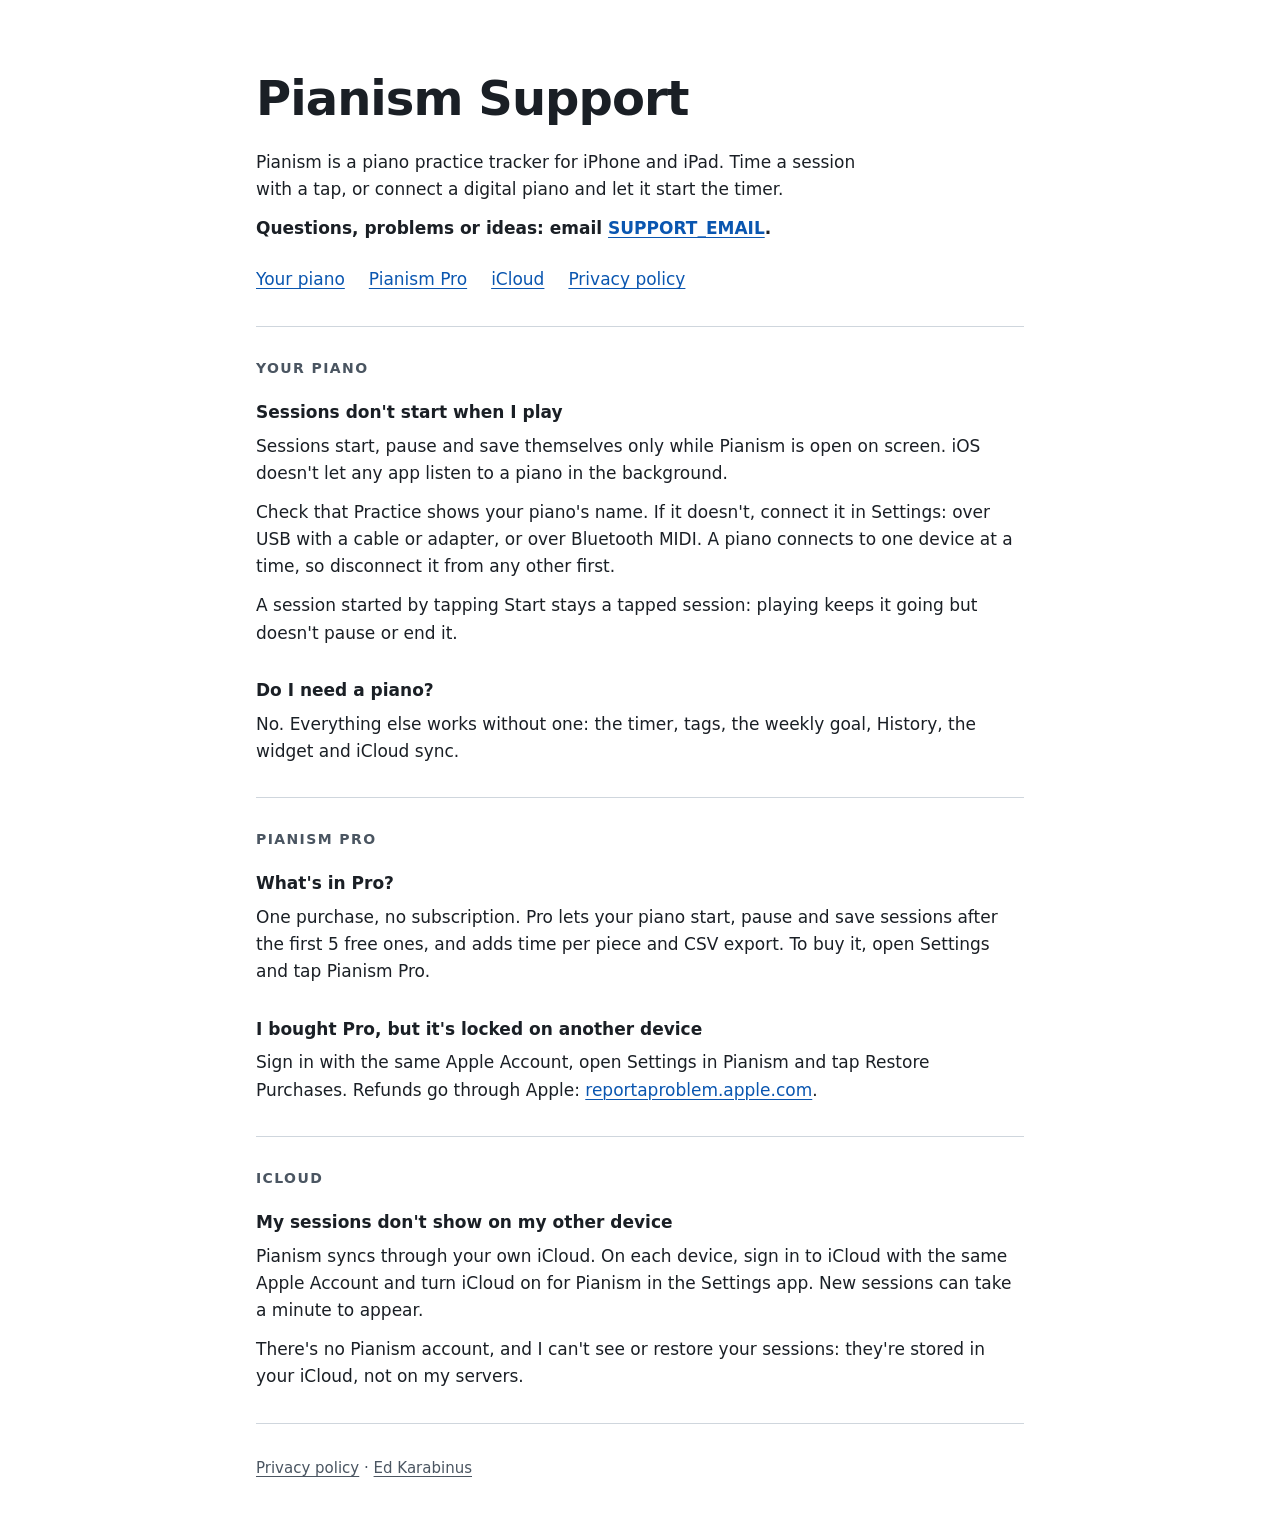
==== pianism/index.html @ 04facfb5 "Add Pianism's support and privacy-policy pages Co-Authored-By: Claude Opus 5.5 <noreply@anthropic.co" ====
<!doctype html>
<html lang="en">
<head>
  <meta charset="utf-8">
  <meta name="viewport" content="width=device-width, initial-scale=1">
  <title>Pianism Support</title>
  <meta name="description" content="Help with Pianism, the iPhone and iPad piano practice tracker: how sessions start, Pianism Pro, iCloud sync, and how to get in touch.">
  <meta name="color-scheme" content="light dark">
  <meta name="theme-color" content="#ffffff" media="(prefers-color-scheme: light)">
  <meta name="theme-color" content="#101419" media="(prefers-color-scheme: dark)">
  <link rel="canonical" href="https://ed-karabinus.github.io/pianism/">
  <link rel="icon" href="../favicon.svg" type="image/svg+xml">
  <link rel="stylesheet" href="../style.css">
  <style>
    .faq + .faq { margin-top: 2rem; }
    .faq > .body { margin-top: 0.5rem; }
  </style>
</head>
<body>
  <a class="skip-link" href="#main">Skip to content</a>

  <header class="site-header">
    <h1>Pianism Support</h1>
    <p class="summary">Pianism is a piano practice tracker for iPhone and iPad. Time a session with a tap, or connect a digital piano and let it start the timer.</p>
    <p class="availability">Questions, problems or ideas: email <a href="mailto:SUPPORT_EMAIL">SUPPORT_EMAIL</a>.</p>
    <nav aria-label="Page sections">
      <ul>
        <li><a href="#piano">Your piano</a></li>
        <li><a href="#pro">Pianism Pro</a></li>
        <li><a href="#sync">iCloud</a></li>
        <li><a href="privacy/">Privacy policy</a></li>
      </ul>
    </nav>
  </header>

  <main id="main">
    <section id="piano" aria-labelledby="piano-heading">
      <h2 id="piano-heading">Your piano</h2>
      <article class="faq">
        <h3><span class="name">Sessions don't start when I play</span></h3>
        <div class="body">
          <p>Sessions start, pause and save themselves only while Pianism is open on screen. iOS doesn't let any app listen to a piano in the background.</p>
          <p>Check that Practice shows your piano's name. If it doesn't, connect it in Settings: over USB with a cable or adapter, or over Bluetooth MIDI. A piano connects to one device at a time, so disconnect it from any other first.</p>
          <p>A session started by tapping Start stays a tapped session: playing keeps it going but doesn't pause or end it.</p>
        </div>
      </article>
      <article class="faq">
        <h3><span class="name">Do I need a piano?</span></h3>
        <div class="body">
          <p>No. Everything else works without one: the timer, tags, the weekly goal, History, the widget and iCloud sync.</p>
        </div>
      </article>
    </section>

    <section id="pro" aria-labelledby="pro-heading">
      <h2 id="pro-heading">Pianism Pro</h2>
      <article class="faq">
        <h3><span class="name">What's in Pro?</span></h3>
        <div class="body">
          <p>One purchase, no subscription. Pro lets your piano start, pause and save sessions after the first 5 free ones, and adds time per piece and CSV export. To buy it, open Settings and tap Pianism Pro.</p>
        </div>
      </article>
      <article class="faq">
        <h3><span class="name">I bought Pro, but it's locked on another device</span></h3>
        <div class="body">
          <p>Sign in with the same Apple Account, open Settings in Pianism and tap Restore Purchases. Refunds go through Apple: <a href="https://reportaproblem.apple.com">reportaproblem.apple.com</a>.</p>
        </div>
      </article>
    </section>

    <section id="sync" aria-labelledby="sync-heading">
      <h2 id="sync-heading">iCloud</h2>
      <article class="faq">
        <h3><span class="name">My sessions don't show on my other device</span></h3>
        <div class="body">
          <p>Pianism syncs through your own iCloud. On each device, sign in to iCloud with the same Apple Account and turn iCloud on for Pianism in the Settings app. New sessions can take a minute to appear.</p>
          <p>There's no Pianism account, and I can't see or restore your sessions: they're stored in your iCloud, not on my servers.</p>
        </div>
      </article>
    </section>
  </main>

  <footer class="site-footer">
    <p><a href="privacy/">Privacy policy</a> · <a href="../">Ed Karabinus</a></p>
  </footer>
</body>
</html>
---- style.css ----
/* Ed Karabinus: personal site. One stylesheet, system fonts, no build step. */

:root {
  color-scheme: light dark;

  --bg: #ffffff;
  --text: #1a1f25;
  --muted: #4a5561;
  --link: #0a56b0;
  --focus: #0a56b0;
  --rule: #cfd6dd;
  --surface: #f4f6f8;

  --font: system-ui, -apple-system, "Segoe UI", Roboto, "Helvetica Neue", Arial, sans-serif;

  --gutter: 1rem;
  --label-col: 12rem; /* dates, status, and term labels */
  --col-gap: 2rem;
}

@media (prefers-color-scheme: dark) {
  :root {
    --bg: #101419;
    --text: #e7eaee;
    --muted: #a3adb8;
    --link: #7db6f5;
    --focus: #7db6f5;
    --rule: #2c343d;
    --surface: #171c22;
  }
}

*,
*::before,
*::after {
  box-sizing: border-box;
}

html {
  -webkit-text-size-adjust: 100%;
  text-size-adjust: 100%;
  scroll-padding-top: 1rem;
}

@media (prefers-reduced-motion: no-preference) {
  html {
    scroll-behavior: smooth;
  }
}

body {
  margin: 0;
  background: var(--bg);
  color: var(--text);
  font-family: var(--font);
  font-size: 1.0625rem;
  line-height: 1.6;
  overflow-wrap: break-word;
}

/* Shared page column */
.site-header,
main,
.site-footer {
  max-width: 50rem;
  margin-inline: auto;
  padding-inline: max(var(--gutter), env(safe-area-inset-left)) max(var(--gutter), env(safe-area-inset-right));
}

/* Links */
a {
  color: var(--link);
  text-decoration: underline;
  text-decoration-thickness: 1px;
  text-underline-offset: 0.18em;
}

a:hover {
  text-decoration-thickness: 2px;
}

:focus-visible {
  outline: 3px solid var(--focus);
  outline-offset: 3px;
  border-radius: 2px;
}

.skip-link {
  position: absolute;
  left: 0.5rem;
  top: 0.5rem;
  padding: 0.5rem 0.75rem;
  background: var(--surface);
  color: var(--text);
  border: 1px solid var(--rule);
  border-radius: 4px;
  transform: translateY(-200%);
}

.skip-link:focus {
  transform: none;
}

/* Header */
.site-header {
  padding-top: 3rem;
  padding-bottom: 2rem;
}

h1 {
  margin: 0;
  font-size: clamp(2.25rem, 8vw, 3rem);
  line-height: 1.1;
  font-weight: 700;
  letter-spacing: -0.02em;
}

.role {
  margin: 0.5rem 0 0;
  font-size: 1.25rem;
  line-height: 1.3;
  font-weight: 600;
  text-wrap: balance;
}

.place {
  margin: 0.25rem 0 0;
  color: var(--muted);
}

.summary {
  max-width: 38rem;
  margin: 1.5rem 0 0;
  text-wrap: pretty;
}

.availability {
  max-width: 38rem;
  margin: 0.75rem 0 0;
  font-weight: 600;
  text-wrap: pretty;
}

.site-header nav ul {
  display: flex;
  flex-wrap: wrap;
  gap: 0.25rem 1.5rem;
  margin: 1.5rem 0 0;
  padding: 0;
  list-style: none;
}

/* Sections */
section {
  padding-block: 2rem;
  border-top: 1px solid var(--rule);
}

h2 {
  margin: 0 0 1.5rem;
  color: var(--muted);
  font-size: 0.875rem;
  line-height: 1.3;
  font-weight: 700;
  letter-spacing: 0.1em;
  text-transform: uppercase;
}

h3 {
  margin: 0;
  font-size: 1.0625rem;
  line-height: 1.4;
  font-weight: 400;
}

.name {
  font-weight: 700;
}

/* Entries: jobs, projects, education. Stacked on small screens. */
.entry + .entry {
  margin-top: 2rem;
}

.meta {
  margin: 0.25rem 0 0.75rem;
  color: var(--muted);
  font-size: 0.9375rem;
  line-height: 1.5;
  font-variant-numeric: tabular-nums;
}

.meta span {
  display: block;
}

.body {
  margin: 0;
}

ul.body {
  padding-left: 1.25rem;
}

ul.body li + li,
div.body p + p {
  margin-top: 0.5rem;
}

.body li,
.body p {
  text-wrap: pretty;
}

div.body p {
  margin: 0;
}

div.body p + p {
  margin-top: 0.75rem;
}

/* Term/description pairs: skills and contact */
.pairs {
  margin: 0;
}

.pairs > div + div {
  margin-top: 0.75rem;
}

.pairs dt {
  font-weight: 700;
}

.pairs dd {
  margin: 0;
}

.pairs a {
  overflow-wrap: anywhere;
}

/* Footer */
.site-footer {
  padding-bottom: 3rem;
  color: var(--muted);
  font-size: 0.9375rem;
}

.site-footer p {
  margin: 0;
  padding-top: 2rem;
  border-top: 1px solid var(--rule);
}

.site-footer a {
  color: inherit;
}

/* Wider screens: labels in a left column, content on the right */
@media (min-width: 40rem) {
  .site-header {
    padding-top: 4.5rem;
  }

  .entry {
    display: grid;
    grid-template-columns: var(--label-col) minmax(0, 1fr);
    column-gap: var(--col-gap);
    align-items: baseline;
  }

  .entry > h3 {
    grid-column: 2;
    grid-row: 1;
  }

  .entry > .meta {
    grid-column: 1;
    grid-row: 1 / span 2;
    align-self: start;
    margin: 0;
  }

  .entry > .body {
    grid-column: 2;
    grid-row: 2;
    margin-top: 0.75rem;
  }

  .pairs > div {
    display: grid;
    grid-template-columns: var(--label-col) minmax(0, 1fr);
    column-gap: var(--col-gap);
  }
}

/* Print: black on white, show where links go, drop navigation */
@media print {
  :root {
    --bg: #fff;
    --text: #000;
    --muted: #333;
    --link: #000;
    --rule: #999;
  }

  body {
    font-size: 11pt;
  }

  .skip-link,
  .site-header nav {
    display: none;
  }

  .site-header {
    padding-top: 0;
  }

  .entry {
    break-inside: avoid;
  }

  .body a::after {
    content: " (" attr(href) ")";
  }
}
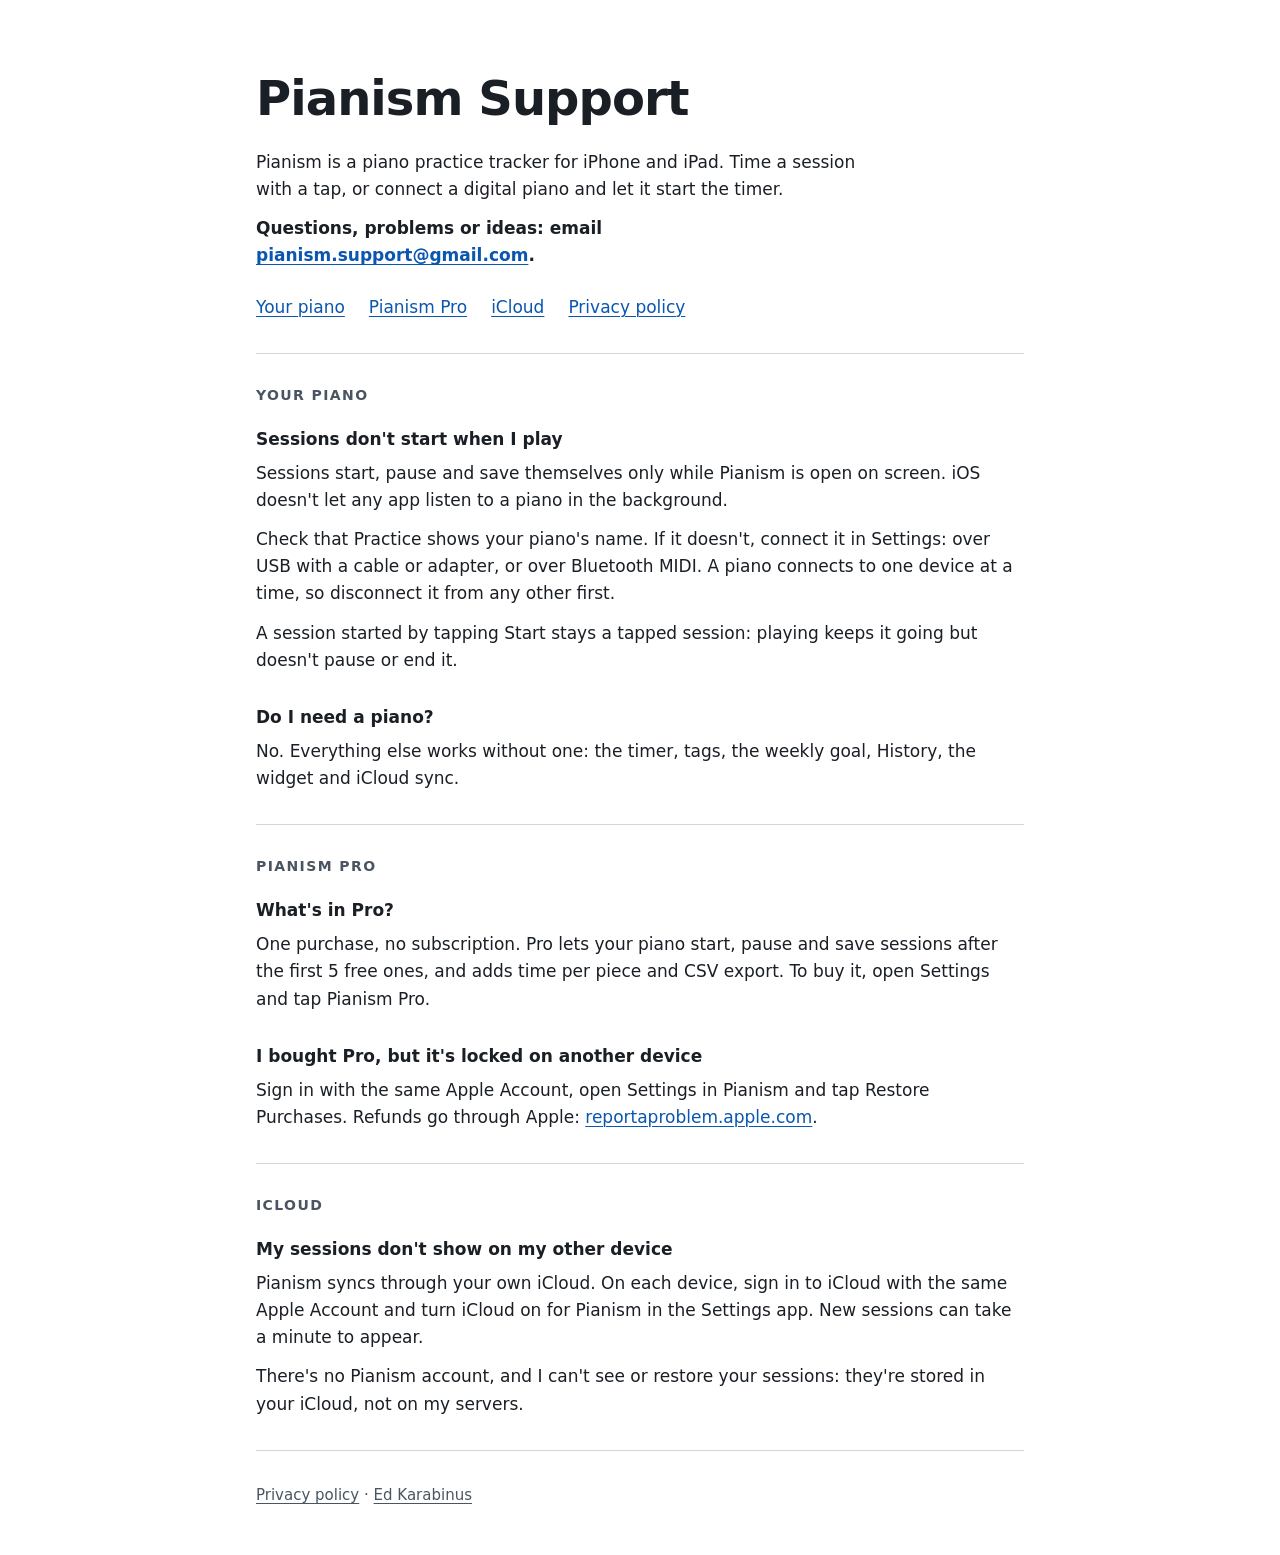
==== commit 30367a65: "Fill in Pianism's support email Co-Authored-By: Claude Opus 5.5 <noreply@anthropic.com>" ====
--- a/pianism/index.html
+++ b/pianism/index.html
@@ -22,7 +22,7 @@
   <header class="site-header">
     <h1>Pianism Support</h1>
     <p class="summary">Pianism is a piano practice tracker for iPhone and iPad. Time a session with a tap, or connect a digital piano and let it start the timer.</p>
-    <p class="availability">Questions, problems or ideas: email <a href="mailto:SUPPORT_EMAIL">SUPPORT_EMAIL</a>.</p>
+    <p class="availability">Questions, problems or ideas: email <a href="mailto:pianism.support@gmail.com">pianism.support@gmail.com</a>.</p>
     <nav aria-label="Page sections">
       <ul>
         <li><a href="#piano">Your piano</a></li>
